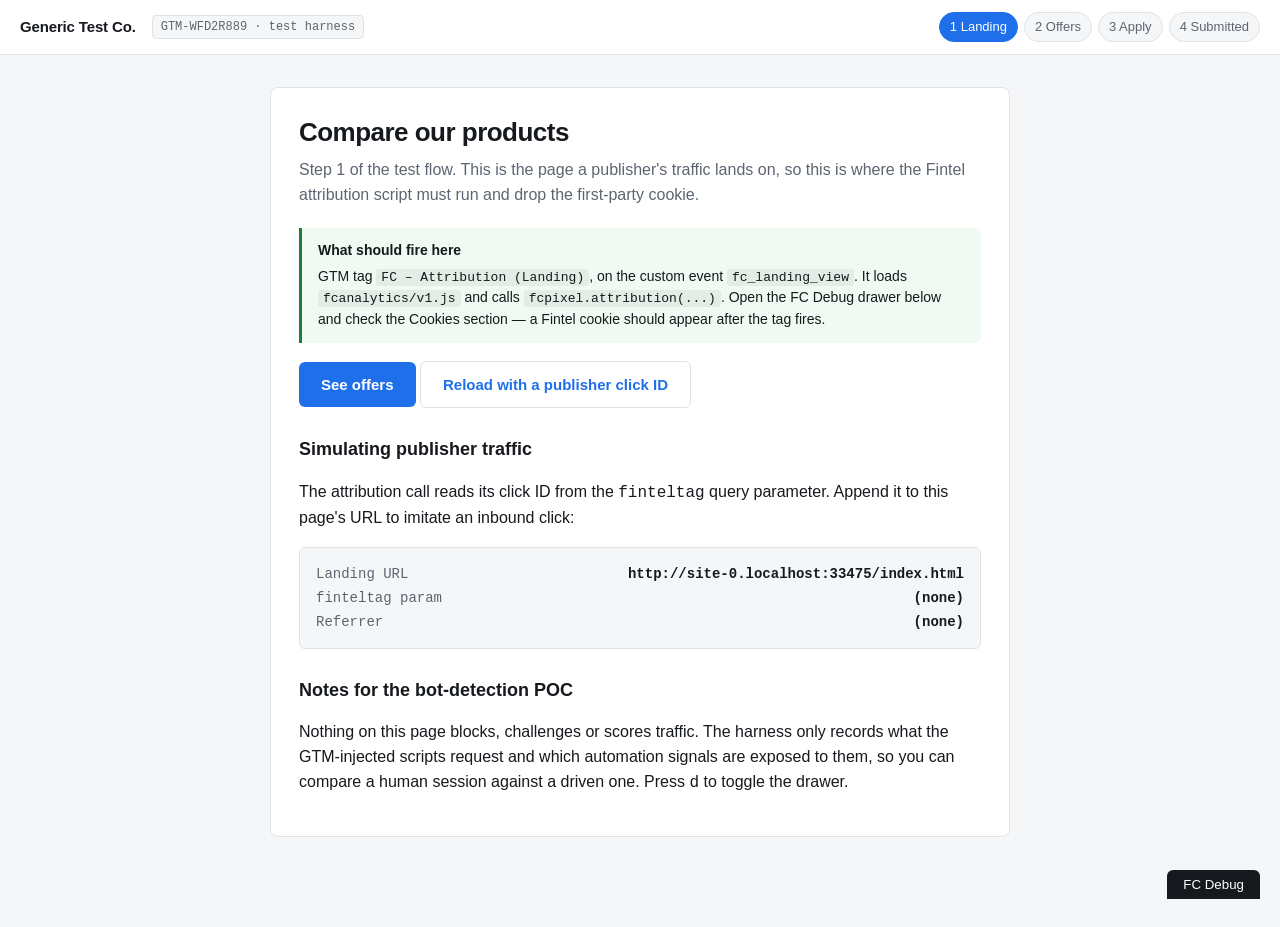
==== index.html @ dee3b851 "Add FC GTM test harness for bot-detection POC Four-page dummy funnel for testing the Fintel Connect " ====
<!DOCTYPE html>
<html lang="en">
<head>
<meta charset="utf-8">
<meta name="viewport" content="width=device-width, initial-scale=1">
<title>Step 1 — Landing | FC GTM Test Harness</title>
<link rel="stylesheet" href="assets/styles.css">

<!-- Test harness. Loads first so it can observe everything GTM does after it. -->
<script src="assets/fc-test-harness.js"></script>

<!-- Page context for GTM. Pushed BEFORE the container snippet so the values are
     already in the dataLayer when GTM initialises and reads its variables. -->
<script>
  window.dataLayer.push({
    page_type: 'landing',
    fc_merchant: 'testmerchantFC'
  });
  FCTest.push('fc_landing_view', {
    landing_url: location.href,
    fc_click_id: new URLSearchParams(location.search).get('finteltag') || null
  });
</script>

<!-- Google Tag Manager -->
<script>(function(w,d,s,l,i){w[l]=w[l]||[];w[l].push({'gtm.start':
new Date().getTime(),event:'gtm.js'});var f=d.getElementsByTagName(s)[0],
j=d.createElement(s),dl=l!='dataLayer'?'&l='+l:'';j.async=true;j.src=
'https://www.googletagmanager.com/gtm.js?id='+i+dl;f.parentNode.insertBefore(j,f);
})(window,document,'script','dataLayer','GTM-WFD2R889');</script>
<!-- End Google Tag Manager -->
</head>
<body>
<noscript><iframe src="https://www.googletagmanager.com/ns.html?id=GTM-WFD2R889"
height="0" width="0" style="display:none;visibility:hidden"></iframe></noscript>

<header class="topbar">
  <strong>Generic Test Co.</strong>
  <span class="env">GTM-WFD2R889 &middot; test harness</span>
  <nav class="steps">
    <span class="now">1 Landing</span>
    <span>2 Offers</span>
    <span>3 Apply</span>
    <span>4 Submitted</span>
  </nav>
</header>

<main class="wrap">
  <div class="card">
    <h1>Compare our products</h1>
    <p class="lede">
      Step 1 of the test flow. This is the page a publisher's traffic lands on, so
      this is where the Fintel attribution script must run and drop the first-party
      cookie.
    </p>

    <div class="note tag">
      <strong>What should fire here</strong>
      GTM tag <code>FC – Attribution (Landing)</code>, on the custom event
      <code>fc_landing_view</code>. It loads <code>fcanalytics/v1.js</code> and calls
      <code>fcpixel.attribution(...)</code>. Open the FC Debug drawer below and check
      the Cookies section — a Fintel cookie should appear after the tag fires.
    </div>

    <p>
      <a class="btn" href="offers.html">See offers</a>
      <a class="btn btn-ghost" href="?finteltag=testpub123">Reload with a publisher click ID</a>
    </p>

    <h2>Simulating publisher traffic</h2>
    <p>
      The attribution call reads its click ID from the <code>finteltag</code> query
      parameter. Append it to this page's URL to imitate an inbound click:
    </p>
    <div class="receipt">
      <div><span>Landing URL</span><b id="cur-url">—</b></div>
      <div><span>finteltag param</span><b id="cur-tag">—</b></div>
      <div><span>Referrer</span><b id="cur-ref">—</b></div>
    </div>

    <h2>Notes for the bot-detection POC</h2>
    <p>
      Nothing on this page blocks, challenges or scores traffic. The harness only
      records what the GTM-injected scripts request and which automation signals are
      exposed to them, so you can compare a human session against a driven one.
      Press <code>d</code> to toggle the drawer.
    </p>
  </div>
</main>

<script>
  document.getElementById('cur-url').textContent = location.href;
  document.getElementById('cur-tag').textContent =
    new URLSearchParams(location.search).get('finteltag') || '(none)';
  document.getElementById('cur-ref').textContent = document.referrer || '(none)';
</script>
<script src="assets/debug-panel.js"></script>
</body>
</html>
---- assets/styles.css ----
/* FC GTM Test Harness — deliberately plain. The pages are scaffolding for
   tag testing, not a design exercise. */

:root {
  --bg: #f5f6f8;
  --card: #ffffff;
  --ink: #16191d;
  --muted: #5c6570;
  --line: #dfe3e8;
  --accent: #1f6feb;
  --accent-ink: #ffffff;
  --ok: #1a7f37;
  --warn: #9a6700;
  --flag: #b42318;
  --mono: ui-monospace, SFMono-Regular, Menlo, Consolas, monospace;
}

* { box-sizing: border-box; }

body {
  margin: 0;
  font: 16px/1.55 -apple-system, BlinkMacSystemFont, "Segoe UI", Roboto, Helvetica, Arial, sans-serif;
  background: var(--bg);
  color: var(--ink);
  padding-bottom: 60px;
}

a { color: var(--accent); }

/* --- chrome --------------------------------------------------------------- */

.topbar {
  background: var(--card);
  border-bottom: 1px solid var(--line);
  padding: 12px 20px;
  display: flex;
  align-items: center;
  gap: 16px;
  flex-wrap: wrap;
}
.topbar strong { font-size: 15px; letter-spacing: -0.01em; }
.topbar .env {
  font: 12px/1 var(--mono);
  color: var(--muted);
  background: var(--bg);
  border: 1px solid var(--line);
  border-radius: 4px;
  padding: 5px 8px;
}

.steps { margin-left: auto; display: flex; gap: 6px; font-size: 13px; }
.steps span, .steps a {
  padding: 4px 10px;
  border-radius: 20px;
  border: 1px solid var(--line);
  background: var(--bg);
  color: var(--muted);
  text-decoration: none;
}
.steps .now { background: var(--accent); border-color: var(--accent); color: var(--accent-ink); }

.wrap { max-width: 780px; margin: 32px auto; padding: 0 20px; }

.card {
  background: var(--card);
  border: 1px solid var(--line);
  border-radius: 8px;
  padding: 24px 28px;
  margin-bottom: 20px;
}

h1 { font-size: 26px; margin: 0 0 6px; letter-spacing: -0.02em; }
h2 { font-size: 18px; margin: 28px 0 10px; }
.lede { color: var(--muted); margin: 0 0 20px; }

/* --- callouts ------------------------------------------------------------- */

.note {
  border-left: 3px solid var(--accent);
  background: #f0f6ff;
  padding: 12px 16px;
  margin: 18px 0;
  font-size: 14px;
  border-radius: 0 6px 6px 0;
}
.note.tag { border-left-color: var(--ok); background: #f0f9f2; }
.note code { font: 13px var(--mono); background: rgba(0,0,0,.05); padding: 1px 5px; border-radius: 3px; }
.note strong { display: block; margin-bottom: 4px; }

/* --- forms ---------------------------------------------------------------- */

.field { margin-bottom: 16px; }
label { display: block; font-size: 13px; font-weight: 600; margin-bottom: 5px; }
input, select {
  width: 100%;
  padding: 9px 11px;
  border: 1px solid var(--line);
  border-radius: 6px;
  font-size: 15px;
  font-family: inherit;
  background: #fff;
  color: var(--ink);
}
input:focus, select:focus { outline: 2px solid var(--accent); outline-offset: -1px; border-color: var(--accent); }
.row { display: flex; gap: 14px; }
.row .field { flex: 1; }

.btn {
  display: inline-block;
  background: var(--accent);
  color: var(--accent-ink);
  border: 0;
  border-radius: 6px;
  padding: 11px 22px;
  font-size: 15px;
  font-weight: 600;
  font-family: inherit;
  cursor: pointer;
  text-decoration: none;
}
.btn:hover { filter: brightness(1.08); }
.btn-ghost { background: transparent; color: var(--accent); border: 1px solid var(--line); }

/* --- offers --------------------------------------------------------------- */

.offer {
  border: 1px solid var(--line);
  border-radius: 8px;
  padding: 18px 20px;
  margin-bottom: 14px;
  display: flex;
  align-items: center;
  gap: 20px;
  background: var(--card);
}
.offer div { flex: 1; }
.offer h3 { margin: 0 0 3px; font-size: 16px; }
.offer p { margin: 0; color: var(--muted); font-size: 14px; }

.receipt {
  font: 14px var(--mono);
  background: var(--bg);
  border: 1px solid var(--line);
  border-radius: 6px;
  padding: 14px 16px;
}
.receipt div { display: flex; justify-content: space-between; padding: 4px 0; gap: 20px; }
.receipt span:first-child { color: var(--muted); }
.receipt b { word-break: break-all; text-align: right; }

/* --- debug drawer --------------------------------------------------------- */

.fcd { position: fixed; left: 0; right: 0; bottom: 0; z-index: 9999; font-size: 13px; }
.fcd-tab {
  position: absolute; right: 20px; top: -30px;
  background: #16191d; color: #fff; border: 0;
  border-radius: 6px 6px 0 0; padding: 7px 16px;
  font: 600 12px/1 inherit; cursor: pointer;
}
.fcd-body { display: none; background: #16191d; color: #d7dde4; max-height: 62vh; overflow-y: auto; padding: 16px 20px 20px; }
.fcd-open .fcd-body { display: block; }

.fcd-sec { margin-bottom: 20px; }
.fcd-sec h3 {
  margin: 0 0 8px; font-size: 12px; text-transform: uppercase;
  letter-spacing: .06em; color: #8b97a5; font-weight: 700;
}
.fcd-kv, .fcd-net { width: 100%; border-collapse: collapse; font: 12px var(--mono); }
.fcd-kv th, .fcd-kv td, .fcd-net td {
  text-align: left; padding: 4px 10px 4px 0;
  vertical-align: top; border-bottom: 1px solid #262b31; font-weight: 400;
}
.fcd-kv th { color: #8b97a5; width: 200px; white-space: nowrap; }
.fcd-kv td { word-break: break-all; }
.fcd-flag td, .fcd-flag th { color: #ff9c8a; }
.fcd-hit td, .fcd-hit th { color: #7ee2a8; }
.fcd-net .fcd-mono { color: #6f7b88; white-space: nowrap; }
.fcd-net .fcd-method { color: #ffd479; white-space: nowrap; padding-right: 12px; }
.fcd-net .fcd-page { color: #8b97a5; white-space: nowrap; padding-right: 12px; }
.fcd-net .fcd-url { word-break: break-all; color: #9fd0ff; }
.fcd-empty { color: #8b97a5; margin: 0; font-size: 12px; }
.fcd-pre {
  margin: 0; font: 12px var(--mono); background: #0e1013;
  border-radius: 6px; padding: 12px; overflow-x: auto; max-height: 220px; color: #b7c4d1;
}
.fcd-actions { display: flex; gap: 10px; flex-wrap: wrap; border-top: 1px solid #262b31; padding-top: 14px; }
.fcd-btn {
  background: #262b31; color: #d7dde4; border: 1px solid #363d45;
  border-radius: 5px; padding: 7px 14px; font: 600 12px/1 inherit; cursor: pointer;
}
.fcd-btn:hover { background: #313841; }
.fcd-btn-danger { color: #ff9c8a; border-color: #4a2c28; }

@media (max-width: 620px) {
  .row { flex-direction: column; gap: 0; }
  .steps { width: 100%; margin: 4px 0 0; }
  .fcd-kv th { width: auto; }
}

@media (prefers-color-scheme: dark) {
  :root {
    --bg: #0f1114; --card: #16191d; --ink: #e6eaef; --muted: #8b97a5;
    --line: #262b31; --accent: #58a6ff; --accent-ink: #0b0d10;
  }
  input, select { background: #0f1114; }
  .note { background: #12202f; }
  .note.tag { background: #10241a; }
}
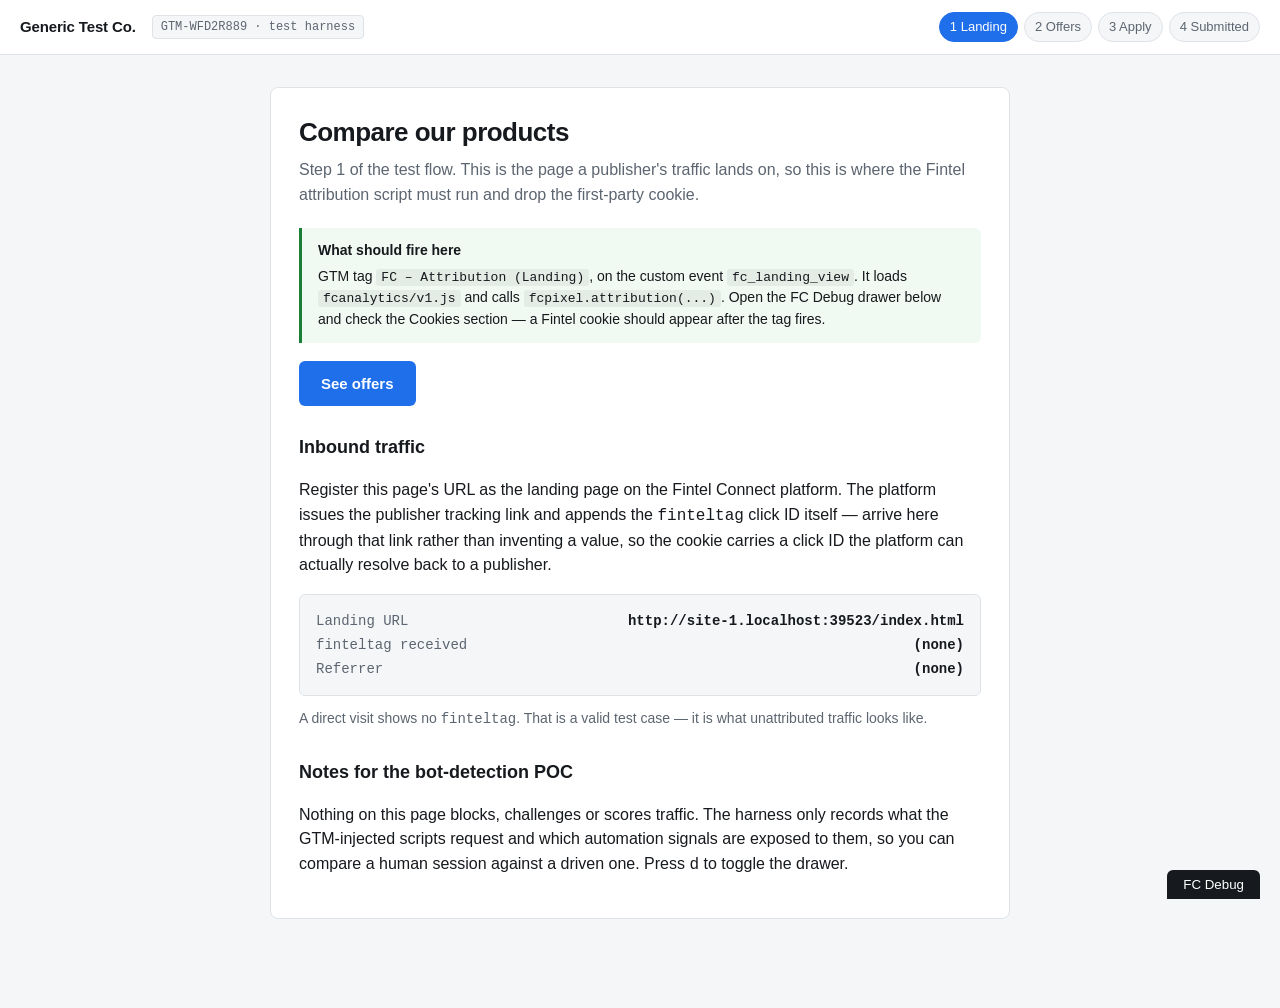
==== commit 1123f324: "Use platform-issued click IDs; add reviewer guide and read-only access steps The Fintel Connect plat" ====
--- a/index.html
+++ b/index.html
@@ -64,19 +64,25 @@
 
     <p>
       <a class="btn" href="offers.html">See offers</a>
-      <a class="btn btn-ghost" href="?finteltag=testpub123">Reload with a publisher click ID</a>
     </p>
 
-    <h2>Simulating publisher traffic</h2>
+    <h2>Inbound traffic</h2>
     <p>
-      The attribution call reads its click ID from the <code>finteltag</code> query
-      parameter. Append it to this page's URL to imitate an inbound click:
+      Register this page's URL as the landing page on the Fintel Connect platform. The
+      platform issues the publisher tracking link and appends the
+      <code>finteltag</code> click ID itself — arrive here through that link rather than
+      inventing a value, so the cookie carries a click ID the platform can actually
+      resolve back to a publisher.
     </p>
     <div class="receipt">
       <div><span>Landing URL</span><b id="cur-url">—</b></div>
-      <div><span>finteltag param</span><b id="cur-tag">—</b></div>
+      <div><span>finteltag received</span><b id="cur-tag">—</b></div>
       <div><span>Referrer</span><b id="cur-ref">—</b></div>
     </div>
+    <p style="margin-top:12px; font-size:14px; color:var(--muted)">
+      A direct visit shows no <code>finteltag</code>. That is a valid test case — it is
+      what unattributed traffic looks like.
+    </p>
 
     <h2>Notes for the bot-detection POC</h2>
     <p>
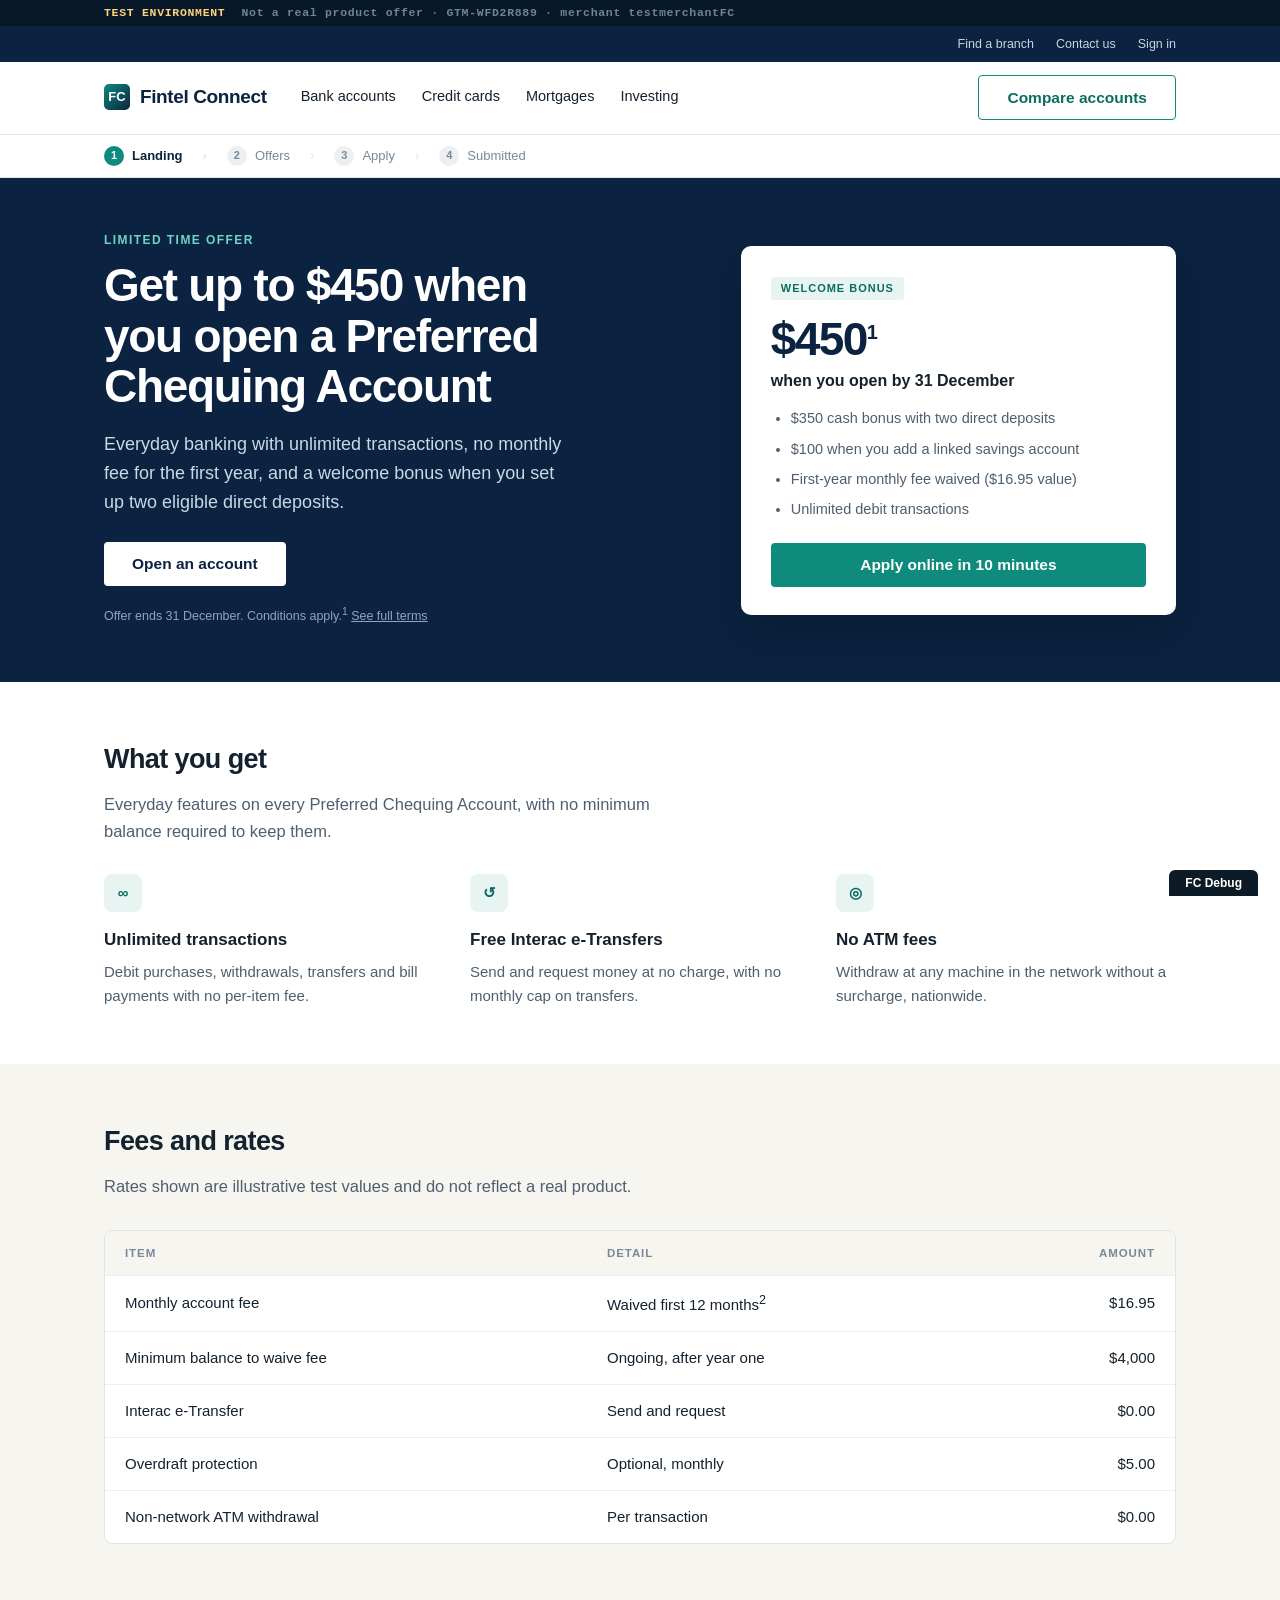
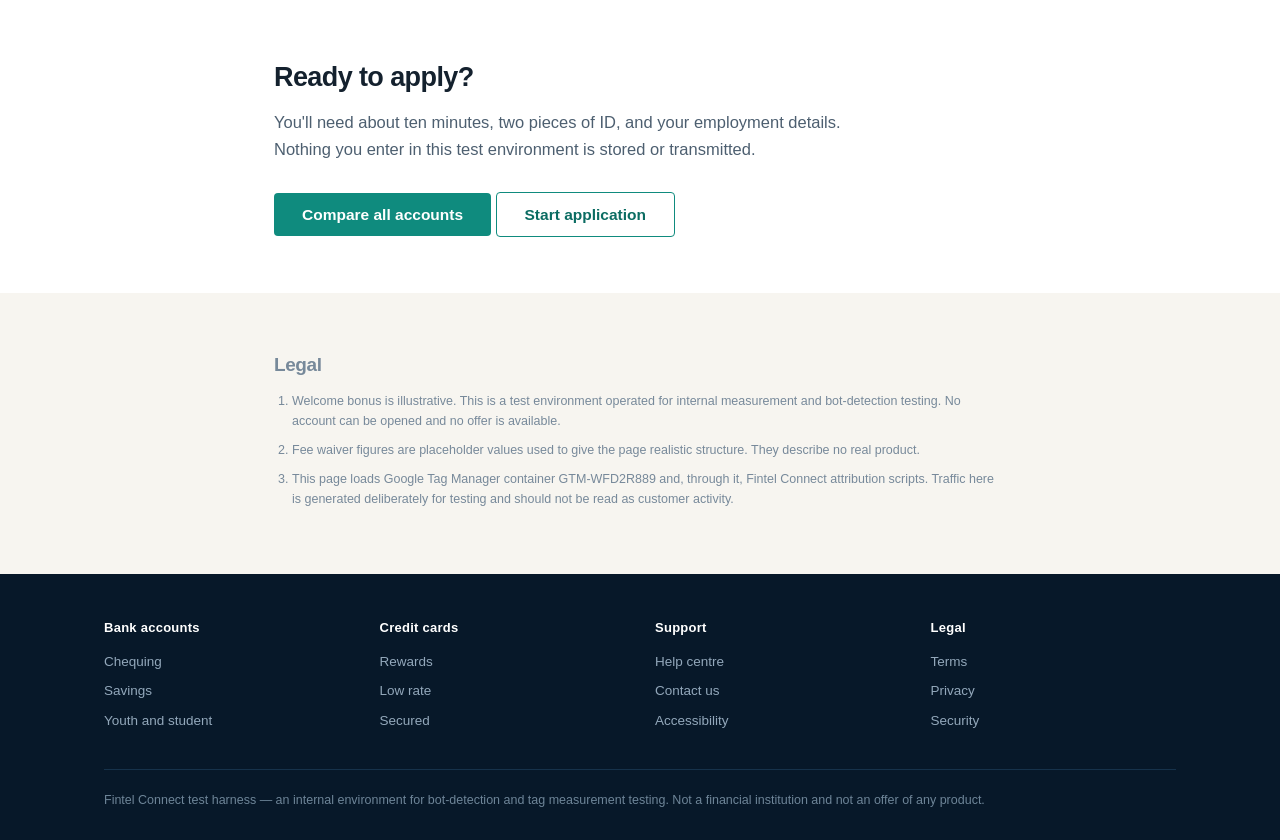
==== commit 8d3920d8: "Serve from testmerchant.fintelconnect.com and rebuild the funnel as a real site The attribution cook" ====
--- a/index.html
+++ b/index.html
@@ -3,7 +3,8 @@
 <head>
 <meta charset="utf-8">
 <meta name="viewport" content="width=device-width, initial-scale=1">
-<title>Step 1 — Landing | FC GTM Test Harness</title>
+<meta name="robots" content="noindex, nofollow">
+<title>Preferred Chequing Account | Fintel Connect</title>
 <link rel="stylesheet" href="assets/styles.css">
 
 <!-- Test harness. Loads first so it can observe everything GTM does after it. -->
@@ -34,72 +35,204 @@
 <noscript><iframe src="https://www.googletagmanager.com/ns.html?id=GTM-WFD2R889"
 height="0" width="0" style="display:none;visibility:hidden"></iframe></noscript>
 
-<header class="topbar">
-  <strong>Generic Test Co.</strong>
-  <span class="env">GTM-WFD2R889 &middot; test harness</span>
-  <nav class="steps">
-    <span class="now">1 Landing</span>
-    <span>2 Offers</span>
-    <span>3 Apply</span>
-    <span>4 Submitted</span>
-  </nav>
+<div class="envbar">
+  <div class="container">
+    <b>TEST ENVIRONMENT</b>
+    <span>Not a real product offer · GTM-WFD2R889 · merchant testmerchantFC</span>
+  </div>
+</div>
+
+<div class="utility">
+  <div class="container">
+    <a href="#">Find a branch</a>
+    <a href="#">Contact us</a>
+    <a href="#">Sign in</a>
+  </div>
+</div>
+
+<header class="masthead">
+  <div class="container">
+    <a class="wordmark" href="index.html">
+      <span class="mark">FC</span> Fintel&nbsp;Connect
+    </a>
+    <nav class="mainnav">
+      <a href="offers.html">Bank accounts</a>
+      <a href="offers.html">Credit cards</a>
+      <a href="#">Mortgages</a>
+      <a href="#">Investing</a>
+    </nav>
+    <span class="spacer"></span>
+    <a class="btn btn-ghost" href="offers.html">Compare accounts</a>
+  </div>
 </header>
 
-<main class="wrap">
-  <div class="card">
-    <h1>Compare our products</h1>
-    <p class="lede">
-      Step 1 of the test flow. This is the page a publisher's traffic lands on, so
-      this is where the Fintel attribution script must run and drop the first-party
-      cookie.
+<nav class="rail">
+  <div class="container">
+    <ol>
+      <li class="on"><span class="n">1</span> Landing</li>
+      <li><span class="n">2</span> Offers</li>
+      <li><span class="n">3</span> Apply</li>
+      <li><span class="n">4</span> Submitted</li>
+    </ol>
+  </div>
+</nav>
+
+<section class="hero">
+  <div class="container">
+    <div>
+      <p class="eyebrow">Limited time offer</p>
+      <h1>Get up to $450 when you open a Preferred Chequing Account</h1>
+      <p class="lede">
+        Everyday banking with unlimited transactions, no monthly fee for the first
+        year, and a welcome bonus when you set up two eligible direct deposits.
+      </p>
+      <a class="btn btn-light" href="apply.html?pid=Rewards">Open an account</a>
+      <p class="fine">
+        Offer ends 31 December. Conditions apply.<sup>1</sup>
+        <a href="#legal">See full terms</a>
+      </p>
+    </div>
+
+    <aside class="offercard">
+      <span class="tag">Welcome bonus</span>
+      <p class="amount">$450<sup>1</sup></p>
+      <h2>when you open by 31 December</h2>
+      <ul>
+        <li>$350 cash bonus with two direct deposits</li>
+        <li>$100 when you add a linked savings account</li>
+        <li>First-year monthly fee waived ($16.95 value)</li>
+        <li>Unlimited debit transactions</li>
+      </ul>
+      <a class="btn btn-block" href="apply.html?pid=Rewards">Apply online in 10 minutes</a>
+    </aside>
+  </div>
+</section>
+
+<section class="band plain">
+  <div class="container">
+    <h2 class="sec">What you get</h2>
+    <p class="sub">
+      Everyday features on every Preferred Chequing Account, with no minimum balance
+      required to keep them.
     </p>
-
-    <div class="note tag">
-      <strong>What should fire here</strong>
-      GTM tag <code>FC – Attribution (Landing)</code>, on the custom event
-      <code>fc_landing_view</code>. It loads <code>fcanalytics/v1.js</code> and calls
-      <code>fcpixel.attribution(...)</code>. Open the FC Debug drawer below and check
-      the Cookies section — a Fintel cookie should appear after the tag fires.
-    </div>
-
-    <p>
-      <a class="btn" href="offers.html">See offers</a>
+    <div class="grid3">
+      <div class="feature">
+        <div class="ico">∞</div>
+        <h3>Unlimited transactions</h3>
+        <p>Debit purchases, withdrawals, transfers and bill payments with no per-item fee.</p>
+      </div>
+      <div class="feature">
+        <div class="ico">↺</div>
+        <h3>Free Interac e-Transfers</h3>
+        <p>Send and request money at no charge, with no monthly cap on transfers.</p>
+      </div>
+      <div class="feature">
+        <div class="ico">◎</div>
+        <h3>No ATM fees</h3>
+        <p>Withdraw at any machine in the network without a surcharge, nationwide.</p>
+      </div>
+    </div>
+  </div>
+</section>
+
+<section class="band alt">
+  <div class="container">
+    <h2 class="sec">Fees and rates</h2>
+    <p class="sub">Rates shown are illustrative test values and do not reflect a real product.</p>
+    <div class="tablewrap">
+      <table class="rates">
+        <thead>
+          <tr><th scope="col">Item</th><th scope="col">Detail</th><th scope="col">Amount</th></tr>
+        </thead>
+        <tbody>
+          <tr><td>Monthly account fee</td><td>Waived first 12 months<sup>2</sup></td><td>$16.95</td></tr>
+          <tr><td>Minimum balance to waive fee</td><td>Ongoing, after year one</td><td>$4,000</td></tr>
+          <tr><td>Interac e-Transfer</td><td>Send and request</td><td>$0.00</td></tr>
+          <tr><td>Overdraft protection</td><td>Optional, monthly</td><td>$5.00</td></tr>
+          <tr><td>Non-network ATM withdrawal</td><td>Per transaction</td><td>$0.00</td></tr>
+        </tbody>
+      </table>
+    </div>
+  </div>
+</section>
+
+<section class="band plain">
+  <div class="container narrow">
+    <h2 class="sec">Ready to apply?</h2>
+    <p class="sub">
+      You'll need about ten minutes, two pieces of ID, and your employment details.
+      Nothing you enter in this test environment is stored or transmitted.
     </p>
-
-    <h2>Inbound traffic</h2>
-    <p>
-      Register this page's URL as the landing page on the Fintel Connect platform. The
-      platform issues the publisher tracking link and appends the
-      <code>finteltag</code> click ID itself — arrive here through that link rather than
-      inventing a value, so the cookie carries a click ID the platform can actually
-      resolve back to a publisher.
-    </p>
-    <div class="receipt">
-      <div><span>Landing URL</span><b id="cur-url">—</b></div>
-      <div><span>finteltag received</span><b id="cur-tag">—</b></div>
-      <div><span>Referrer</span><b id="cur-ref">—</b></div>
-    </div>
-    <p style="margin-top:12px; font-size:14px; color:var(--muted)">
-      A direct visit shows no <code>finteltag</code>. That is a valid test case — it is
-      what unattributed traffic looks like.
-    </p>
-
-    <h2>Notes for the bot-detection POC</h2>
-    <p>
-      Nothing on this page blocks, challenges or scores traffic. The harness only
-      records what the GTM-injected scripts request and which automation signals are
-      exposed to them, so you can compare a human session against a driven one.
-      Press <code>d</code> to toggle the drawer.
-    </p>
-  </div>
-</main>
-
-<script>
-  document.getElementById('cur-url').textContent = location.href;
-  document.getElementById('cur-tag').textContent =
-    new URLSearchParams(location.search).get('finteltag') || '(none)';
-  document.getElementById('cur-ref').textContent = document.referrer || '(none)';
-</script>
+    <a class="btn" href="offers.html">Compare all accounts</a>
+    <a class="btn btn-ghost" href="apply.html?pid=Rewards">Start application</a>
+  </div>
+</section>
+
+<section class="band alt" id="legal">
+  <div class="container narrow legal">
+    <h2 class="sec" style="font-size:19px">Legal</h2>
+    <ol>
+      <li>
+        Welcome bonus is illustrative. This is a test environment operated for internal
+        measurement and bot-detection testing. No account can be opened and no offer is
+        available.
+      </li>
+      <li>
+        Fee waiver figures are placeholder values used to give the page realistic
+        structure. They describe no real product.
+      </li>
+      <li>
+        This page loads Google Tag Manager container GTM-WFD2R889 and, through it,
+        Fintel Connect attribution scripts. Traffic here is generated deliberately for
+        testing and should not be read as customer activity.
+      </li>
+    </ol>
+  </div>
+</section>
+
+<footer class="site">
+  <div class="container">
+    <div class="cols">
+      <div>
+        <h4>Bank accounts</h4>
+        <ul>
+          <li><a href="offers.html">Chequing</a></li>
+          <li><a href="offers.html">Savings</a></li>
+          <li><a href="offers.html">Youth and student</a></li>
+        </ul>
+      </div>
+      <div>
+        <h4>Credit cards</h4>
+        <ul>
+          <li><a href="offers.html">Rewards</a></li>
+          <li><a href="offers.html">Low rate</a></li>
+          <li><a href="offers.html">Secured</a></li>
+        </ul>
+      </div>
+      <div>
+        <h4>Support</h4>
+        <ul>
+          <li><a href="#">Help centre</a></li>
+          <li><a href="#">Contact us</a></li>
+          <li><a href="#">Accessibility</a></li>
+        </ul>
+      </div>
+      <div>
+        <h4>Legal</h4>
+        <ul>
+          <li><a href="#legal">Terms</a></li>
+          <li><a href="#">Privacy</a></li>
+          <li><a href="#">Security</a></li>
+        </ul>
+      </div>
+    </div>
+    <div class="base">
+      Fintel Connect test harness — an internal environment for bot-detection and tag
+      measurement testing. Not a financial institution and not an offer of any product.
+    </div>
+  </div>
+</footer>
+
 <script src="assets/debug-panel.js"></script>
 </body>
 </html>
--- a/assets/styles.css
+++ b/assets/styles.css
@@ -1,208 +1,359 @@
-/* FC GTM Test Harness — deliberately plain. The pages are scaffolding for
-   tag testing, not a design exercise. */
+/* ---------------------------------------------------------------------------
+   FC GTM Test Harness — presentation layer.
+
+   Styled as a realistic financial-product marketing site so the pages present a
+   normal commercial surface to the tracking scripts and to anything profiling
+   the session. Brand treatment is a stand-in: swap the palette and wordmark for
+   real Fintel Connect assets if this is ever shown outside the team.
+
+   Nothing here affects tracking. The Fintel scripts are delivered by GTM.
+   --------------------------------------------------------------------------- */
 
 :root {
-  --bg: #f5f6f8;
-  --card: #ffffff;
-  --ink: #16191d;
-  --muted: #5c6570;
-  --line: #dfe3e8;
-  --accent: #1f6feb;
-  --accent-ink: #ffffff;
-  --ok: #1a7f37;
-  --warn: #9a6700;
-  --flag: #b42318;
+  --navy:        #0b2340;
+  --navy-deep:   #071829;
+  --navy-soft:   #1c3c5e;
+  --teal:        #0f8b7e;
+  --teal-dark:   #0b6c62;
+  --teal-wash:   #e8f4f2;
+  --sand:        #f7f5f0;
+  --paper:       #ffffff;
+  --page:        #fbfbfa;
+  --ink:         #14212e;
+  --ink-soft:    #4d5f70;
+  --ink-faint:   #77899a;
+  --line:        #dfe4e9;
+  --line-soft:   #edf0f3;
+  --gold:        #b8860b;
+  --danger:      #b42318;
+
   --mono: ui-monospace, SFMono-Regular, Menlo, Consolas, monospace;
+  --sans: -apple-system, BlinkMacSystemFont, "Segoe UI", Roboto, "Helvetica Neue", Arial, sans-serif;
 }
 
 * { box-sizing: border-box; }
 
 body {
   margin: 0;
-  font: 16px/1.55 -apple-system, BlinkMacSystemFont, "Segoe UI", Roboto, Helvetica, Arial, sans-serif;
-  background: var(--bg);
+  font-family: var(--sans);
+  font-size: 16px;
+  line-height: 1.6;
   color: var(--ink);
-  padding-bottom: 60px;
-}
-
-a { color: var(--accent); }
-
-/* --- chrome --------------------------------------------------------------- */
-
-.topbar {
-  background: var(--card);
-  border-bottom: 1px solid var(--line);
-  padding: 12px 20px;
-  display: flex;
-  align-items: center;
-  gap: 16px;
-  flex-wrap: wrap;
-}
-.topbar strong { font-size: 15px; letter-spacing: -0.01em; }
-.topbar .env {
-  font: 12px/1 var(--mono);
-  color: var(--muted);
-  background: var(--bg);
-  border: 1px solid var(--line);
-  border-radius: 4px;
-  padding: 5px 8px;
-}
-
-.steps { margin-left: auto; display: flex; gap: 6px; font-size: 13px; }
-.steps span, .steps a {
-  padding: 4px 10px;
-  border-radius: 20px;
-  border: 1px solid var(--line);
-  background: var(--bg);
-  color: var(--muted);
-  text-decoration: none;
-}
-.steps .now { background: var(--accent); border-color: var(--accent); color: var(--accent-ink); }
-
-.wrap { max-width: 780px; margin: 32px auto; padding: 0 20px; }
-
-.card {
-  background: var(--card);
-  border: 1px solid var(--line);
-  border-radius: 8px;
-  padding: 24px 28px;
-  margin-bottom: 20px;
-}
-
-h1 { font-size: 26px; margin: 0 0 6px; letter-spacing: -0.02em; }
-h2 { font-size: 18px; margin: 28px 0 10px; }
-.lede { color: var(--muted); margin: 0 0 20px; }
-
-/* --- callouts ------------------------------------------------------------- */
+  background: var(--page);
+  -webkit-font-smoothing: antialiased;
+}
+
+img { max-width: 100%; }
+a { color: var(--teal-dark); }
+
+.container { max-width: 1120px; margin: 0 auto; padding: 0 24px; }
+.narrow { max-width: 780px; }
+
+/* --- environment ribbon ---------------------------------------------------- */
+
+.envbar {
+  background: var(--navy-deep);
+  color: #9fb4c7;
+  font: 600 11.5px/1 var(--mono);
+  letter-spacing: .06em;
+  padding: 7px 0;
+}
+.envbar .container { display: flex; gap: 16px; flex-wrap: wrap; align-items: center; }
+.envbar b { color: #ffd479; font-weight: 700; }
+.envbar span { color: #6f8497; }
+
+/* --- masthead -------------------------------------------------------------- */
+
+.utility {
+  background: var(--navy);
+  color: #c6d5e2;
+  font-size: 12.5px;
+  padding: 8px 0;
+}
+.utility .container { display: flex; justify-content: flex-end; gap: 22px; }
+.utility a { color: #c6d5e2; text-decoration: none; }
+.utility a:hover { text-decoration: underline; }
+
+.masthead { background: var(--paper); border-bottom: 1px solid var(--line); }
+.masthead .container {
+  display: flex; align-items: center; gap: 34px; min-height: 72px; flex-wrap: wrap;
+}
+
+.wordmark {
+  display: flex; align-items: center; gap: 10px;
+  font-size: 19px; font-weight: 700; letter-spacing: -.02em;
+  color: var(--navy); text-decoration: none; white-space: nowrap;
+}
+.wordmark .mark {
+  width: 26px; height: 26px; border-radius: 5px;
+  background: linear-gradient(135deg, var(--teal) 0%, var(--navy) 100%);
+  display: grid; place-items: center;
+  color: #fff; font-size: 13px; font-weight: 800; letter-spacing: 0;
+}
+.wordmark em { font-style: normal; font-weight: 400; color: var(--ink-soft); }
+
+.mainnav { display: flex; gap: 26px; font-size: 14.5px; }
+.mainnav a { color: var(--ink); text-decoration: none; padding: 6px 0; border-bottom: 2px solid transparent; }
+.mainnav a:hover, .mainnav a[aria-current] { border-bottom-color: var(--teal); }
+.masthead .spacer { margin-left: auto; }
+
+/* --- progress rail --------------------------------------------------------- */
+
+.rail { background: var(--paper); border-bottom: 1px solid var(--line); }
+.rail ol {
+  display: flex; gap: 0; list-style: none; margin: 0; padding: 0;
+  font-size: 13px; overflow-x: auto;
+}
+.rail li {
+  display: flex; align-items: center; gap: 8px;
+  padding: 11px 20px 11px 0; color: var(--ink-faint); white-space: nowrap;
+}
+.rail li::after { content: "›"; margin-left: 12px; color: var(--line); }
+.rail li:last-child::after { content: ""; }
+.rail .n {
+  width: 20px; height: 20px; border-radius: 50%;
+  background: var(--line-soft); color: var(--ink-faint);
+  display: grid; place-items: center; font: 600 11px/1 var(--sans);
+}
+.rail .on { color: var(--navy); font-weight: 600; }
+.rail .on .n { background: var(--teal); color: #fff; }
+.rail .done .n { background: var(--teal-wash); color: var(--teal-dark); }
+.rail a { color: inherit; text-decoration: none; display: flex; align-items: center; gap: 8px; }
+
+/* --- breadcrumb ------------------------------------------------------------ */
+
+.crumb { font-size: 13px; color: var(--ink-faint); padding: 16px 0 0; }
+.crumb a { color: var(--ink-faint); }
+
+/* --- hero ------------------------------------------------------------------ */
+
+.hero { background: var(--navy); color: #fff; padding: 0; overflow: hidden; }
+.hero .container {
+  display: grid; grid-template-columns: 1.15fr .85fr; gap: 48px;
+  align-items: center; padding-top: 56px; padding-bottom: 56px;
+}
+.hero .eyebrow {
+  font: 700 12px/1 var(--sans); letter-spacing: .12em; text-transform: uppercase;
+  color: #6fd3c5; margin: 0 0 14px;
+}
+.hero h1 {
+  font-size: clamp(30px, 4.4vw, 46px); line-height: 1.1; letter-spacing: -.028em;
+  margin: 0 0 18px; font-weight: 700; text-wrap: balance;
+}
+.hero p.lede { font-size: 18px; color: #c9d8e5; margin: 0 0 26px; max-width: 46ch; }
+.hero .fine { font-size: 12.5px; color: #8ea6bb; margin: 18px 0 0; }
+.hero .fine a { color: #8ea6bb; }
+
+.offercard {
+  background: var(--paper); color: var(--ink);
+  border-radius: 10px; padding: 28px 30px;
+  box-shadow: 0 18px 44px rgba(4, 18, 33, .32);
+}
+.offercard .tag {
+  display: inline-block; background: var(--teal-wash); color: var(--teal-dark);
+  font: 700 11px/1 var(--sans); letter-spacing: .09em; text-transform: uppercase;
+  padding: 6px 10px; border-radius: 3px; margin-bottom: 16px;
+}
+.offercard .amount {
+  font-size: 46px; font-weight: 700; letter-spacing: -.035em;
+  line-height: 1; color: var(--navy); margin: 0 0 6px;
+  font-variant-numeric: tabular-nums;
+}
+.offercard .amount sup { font-size: 20px; top: -1.1em; }
+.offercard h2 { font-size: 16px; margin: 0 0 14px; font-weight: 600; }
+.offercard ul { margin: 0 0 22px; padding-left: 20px; font-size: 14.5px; color: var(--ink-soft); }
+.offercard li { margin-bottom: 7px; }
+
+/* --- buttons --------------------------------------------------------------- */
+
+.btn {
+  display: inline-block; border: 0; border-radius: 4px; cursor: pointer;
+  background: var(--teal); color: #fff;
+  font: 600 15.5px/1 var(--sans); font-family: inherit;
+  padding: 14px 28px; text-decoration: none; text-align: center;
+}
+.btn:hover { background: var(--teal-dark); }
+.btn-block { display: block; width: 100%; }
+.btn-ghost { background: transparent; color: var(--teal-dark); border: 1.5px solid var(--teal); }
+.btn-ghost:hover { background: var(--teal-wash); }
+.btn-light { background: #fff; color: var(--navy); }
+.btn-light:hover { background: #e9eef3; }
+:focus-visible { outline: 3px solid var(--teal); outline-offset: 2px; }
+
+/* --- sections -------------------------------------------------------------- */
+
+section.band { padding: 56px 0; }
+section.band.alt { background: var(--sand); }
+section.band.plain { background: var(--paper); }
+
+h2.sec { font-size: 27px; letter-spacing: -.022em; margin: 0 0 10px; text-wrap: balance; }
+p.sub { font-size: 16.5px; color: var(--ink-soft); margin: 0 0 30px; max-width: 62ch; }
+
+.grid3 { display: grid; grid-template-columns: repeat(3, 1fr); gap: 26px; }
+.feature h3 { font-size: 17px; margin: 0 0 7px; }
+.feature p { margin: 0; color: var(--ink-soft); font-size: 15px; }
+.feature .ico {
+  width: 38px; height: 38px; border-radius: 8px; background: var(--teal-wash);
+  display: grid; place-items: center; margin-bottom: 14px;
+  color: var(--teal-dark); font-weight: 700; font-size: 15px;
+}
+
+/* --- rates table ----------------------------------------------------------- */
+
+.tablewrap { overflow-x: auto; border: 1px solid var(--line); border-radius: 8px; background: var(--paper); }
+table.rates { border-collapse: collapse; width: 100%; font-size: 15px; min-width: 460px; }
+table.rates th, table.rates td { text-align: left; padding: 14px 20px; border-bottom: 1px solid var(--line-soft); }
+table.rates thead th {
+  background: var(--sand); font: 700 11.5px/1.4 var(--sans);
+  letter-spacing: .08em; text-transform: uppercase; color: var(--ink-faint);
+}
+table.rates td:last-child, table.rates th:last-child { text-align: right; font-variant-numeric: tabular-nums; }
+table.rates tbody tr:last-child td { border-bottom: 0; }
+
+/* --- offers list ----------------------------------------------------------- */
+
+.product {
+  background: var(--paper); border: 1px solid var(--line); border-radius: 10px;
+  padding: 26px 28px; display: grid; grid-template-columns: 1fr auto;
+  gap: 24px; align-items: center; margin-bottom: 18px;
+}
+.product h3 { margin: 0 0 6px; font-size: 19px; letter-spacing: -.015em; }
+.product .pid { font: 600 11px/1 var(--mono); color: var(--ink-faint); letter-spacing: .06em; }
+.product p { margin: 8px 0 0; color: var(--ink-soft); font-size: 15px; }
+.product .meta { display: flex; gap: 22px; margin-top: 14px; font-size: 13.5px; color: var(--ink-faint); }
+.product .meta b { display: block; color: var(--ink); font-size: 16px; font-variant-numeric: tabular-nums; }
+
+/* --- forms ----------------------------------------------------------------- */
+
+.formcard {
+  background: var(--paper); border: 1px solid var(--line);
+  border-radius: 10px; padding: 32px 34px; margin-bottom: 22px;
+}
+fieldset { border: 0; padding: 0; margin: 0 0 28px; }
+legend {
+  font-size: 12px; font-weight: 700; letter-spacing: .1em; text-transform: uppercase;
+  color: var(--ink-faint); padding: 0 0 14px; width: 100%;
+  border-bottom: 1px solid var(--line-soft); margin-bottom: 18px;
+}
+.field { margin-bottom: 18px; }
+.row { display: grid; grid-template-columns: 1fr 1fr; gap: 18px; }
+.row-3 { display: grid; grid-template-columns: 1fr 1fr 1fr; gap: 18px; }
+label { display: block; font-size: 13.5px; font-weight: 600; margin-bottom: 6px; }
+label .opt { font-weight: 400; color: var(--ink-faint); }
+input, select {
+  width: 100%; padding: 11px 13px; font-size: 15.5px; font-family: inherit;
+  border: 1px solid var(--line); border-radius: 5px;
+  background: var(--paper); color: var(--ink);
+}
+input:focus, select:focus { border-color: var(--teal); outline: 2px solid var(--teal-wash); }
+.hint { font-size: 12.5px; color: var(--ink-faint); margin: 6px 0 0; }
+.check { display: flex; gap: 11px; align-items: flex-start; font-size: 14.5px; }
+.check input { width: auto; margin-top: 3px; flex-shrink: 0; }
+
+/* --- callouts / receipts --------------------------------------------------- */
 
 .note {
-  border-left: 3px solid var(--accent);
-  background: #f0f6ff;
-  padding: 12px 16px;
-  margin: 18px 0;
-  font-size: 14px;
-  border-radius: 0 6px 6px 0;
-}
-.note.tag { border-left-color: var(--ok); background: #f0f9f2; }
-.note code { font: 13px var(--mono); background: rgba(0,0,0,.05); padding: 1px 5px; border-radius: 3px; }
+  background: var(--teal-wash); border-left: 3px solid var(--teal);
+  padding: 15px 20px; border-radius: 0 6px 6px 0; margin: 0 0 24px; font-size: 14.5px;
+}
 .note strong { display: block; margin-bottom: 4px; }
-
-/* --- forms ---------------------------------------------------------------- */
-
-.field { margin-bottom: 16px; }
-label { display: block; font-size: 13px; font-weight: 600; margin-bottom: 5px; }
-input, select {
-  width: 100%;
-  padding: 9px 11px;
-  border: 1px solid var(--line);
-  border-radius: 6px;
-  font-size: 15px;
-  font-family: inherit;
-  background: #fff;
-  color: var(--ink);
-}
-input:focus, select:focus { outline: 2px solid var(--accent); outline-offset: -1px; border-color: var(--accent); }
-.row { display: flex; gap: 14px; }
-.row .field { flex: 1; }
-
-.btn {
-  display: inline-block;
-  background: var(--accent);
-  color: var(--accent-ink);
-  border: 0;
-  border-radius: 6px;
-  padding: 11px 22px;
-  font-size: 15px;
-  font-weight: 600;
-  font-family: inherit;
-  cursor: pointer;
-  text-decoration: none;
-}
-.btn:hover { filter: brightness(1.08); }
-.btn-ghost { background: transparent; color: var(--accent); border: 1px solid var(--line); }
-
-/* --- offers --------------------------------------------------------------- */
-
-.offer {
-  border: 1px solid var(--line);
-  border-radius: 8px;
-  padding: 18px 20px;
-  margin-bottom: 14px;
-  display: flex;
-  align-items: center;
-  gap: 20px;
-  background: var(--card);
-}
-.offer div { flex: 1; }
-.offer h3 { margin: 0 0 3px; font-size: 16px; }
-.offer p { margin: 0; color: var(--muted); font-size: 14px; }
+.note code { font: 12.5px var(--mono); background: rgba(255,255,255,.7); padding: 1px 5px; border-radius: 3px; }
+.note.warn { background: #fdf4e3; border-left-color: var(--gold); }
+.note.warn code { background: rgba(255,255,255,.7); }
 
 .receipt {
-  font: 14px var(--mono);
-  background: var(--bg);
-  border: 1px solid var(--line);
-  border-radius: 6px;
-  padding: 14px 16px;
-}
-.receipt div { display: flex; justify-content: space-between; padding: 4px 0; gap: 20px; }
-.receipt span:first-child { color: var(--muted); }
-.receipt b { word-break: break-all; text-align: right; }
-
-/* --- debug drawer --------------------------------------------------------- */
+  border: 1px solid var(--line); border-radius: 8px;
+  background: var(--paper); overflow: hidden; margin-bottom: 24px;
+}
+.receipt div {
+  display: flex; justify-content: space-between; gap: 24px;
+  padding: 13px 20px; border-bottom: 1px solid var(--line-soft); font-size: 14.5px;
+}
+.receipt div:last-child { border-bottom: 0; }
+.receipt span { color: var(--ink-soft); }
+.receipt b { font-family: var(--mono); font-size: 13.5px; text-align: right; word-break: break-all; }
+
+.success {
+  display: flex; gap: 18px; align-items: flex-start;
+  background: var(--teal-wash); border-radius: 10px; padding: 26px 28px; margin-bottom: 28px;
+}
+.success .tick {
+  width: 42px; height: 42px; border-radius: 50%; background: var(--teal); color: #fff;
+  display: grid; place-items: center; font-size: 21px; flex-shrink: 0;
+}
+.success h1 { margin: 0 0 6px; font-size: 26px; letter-spacing: -.02em; }
+.success p { margin: 0; color: var(--ink-soft); }
+
+/* --- legal / footer -------------------------------------------------------- */
+
+.legal { font-size: 12.5px; color: var(--ink-faint); line-height: 1.65; }
+.legal ol { padding-left: 18px; margin: 0; }
+.legal li { margin-bottom: 8px; }
+
+footer.site { background: var(--navy-deep); color: #93a8bb; padding: 44px 0 30px; margin-top: 0; font-size: 13.5px; }
+footer.site .cols { display: grid; grid-template-columns: repeat(4, 1fr); gap: 30px; margin-bottom: 30px; }
+footer.site h4 { color: #fff; font-size: 13px; margin: 0 0 12px; letter-spacing: .02em; }
+footer.site ul { list-style: none; margin: 0; padding: 0; }
+footer.site li { margin-bottom: 8px; }
+footer.site a { color: #93a8bb; text-decoration: none; }
+footer.site a:hover { color: #fff; text-decoration: underline; }
+footer.site .base { border-top: 1px solid #16324b; padding-top: 20px; color: #6e8598; font-size: 12.5px; }
+
+/* --- debug drawer (unchanged behaviour) ------------------------------------ */
 
 .fcd { position: fixed; left: 0; right: 0; bottom: 0; z-index: 9999; font-size: 13px; }
 .fcd-tab {
-  position: absolute; right: 20px; top: -30px;
-  background: #16191d; color: #fff; border: 0;
+  position: absolute; right: 22px; top: -30px;
+  background: #0d1b26; color: #fff; border: 0;
   border-radius: 6px 6px 0 0; padding: 7px 16px;
-  font: 600 12px/1 inherit; cursor: pointer;
-}
-.fcd-body { display: none; background: #16191d; color: #d7dde4; max-height: 62vh; overflow-y: auto; padding: 16px 20px 20px; }
+  font: 600 12px/1 var(--sans); cursor: pointer;
+}
+.fcd-body { display: none; background: #0d1b26; color: #d3dee7; max-height: 62vh; overflow-y: auto; padding: 16px 22px 22px; }
 .fcd-open .fcd-body { display: block; }
-
 .fcd-sec { margin-bottom: 20px; }
 .fcd-sec h3 {
   margin: 0 0 8px; font-size: 12px; text-transform: uppercase;
-  letter-spacing: .06em; color: #8b97a5; font-weight: 700;
+  letter-spacing: .06em; color: #7e93a5; font-weight: 700;
 }
 .fcd-kv, .fcd-net { width: 100%; border-collapse: collapse; font: 12px var(--mono); }
 .fcd-kv th, .fcd-kv td, .fcd-net td {
   text-align: left; padding: 4px 10px 4px 0;
-  vertical-align: top; border-bottom: 1px solid #262b31; font-weight: 400;
-}
-.fcd-kv th { color: #8b97a5; width: 200px; white-space: nowrap; }
+  vertical-align: top; border-bottom: 1px solid #1c2f3e; font-weight: 400;
+}
+.fcd-kv th { color: #7e93a5; width: 200px; white-space: nowrap; }
 .fcd-kv td { word-break: break-all; }
 .fcd-flag td, .fcd-flag th { color: #ff9c8a; }
 .fcd-hit td, .fcd-hit th { color: #7ee2a8; }
-.fcd-net .fcd-mono { color: #6f7b88; white-space: nowrap; }
+.fcd-net .fcd-mono { color: #66798a; white-space: nowrap; }
 .fcd-net .fcd-method { color: #ffd479; white-space: nowrap; padding-right: 12px; }
-.fcd-net .fcd-page { color: #8b97a5; white-space: nowrap; padding-right: 12px; }
+.fcd-net .fcd-page { color: #7e93a5; white-space: nowrap; padding-right: 12px; }
 .fcd-net .fcd-url { word-break: break-all; color: #9fd0ff; }
-.fcd-empty { color: #8b97a5; margin: 0; font-size: 12px; }
+.fcd-empty { color: #7e93a5; margin: 0; font-size: 12px; }
 .fcd-pre {
-  margin: 0; font: 12px var(--mono); background: #0e1013;
-  border-radius: 6px; padding: 12px; overflow-x: auto; max-height: 220px; color: #b7c4d1;
-}
-.fcd-actions { display: flex; gap: 10px; flex-wrap: wrap; border-top: 1px solid #262b31; padding-top: 14px; }
+  margin: 0; font: 12px var(--mono); background: #071019;
+  border-radius: 6px; padding: 12px; overflow-x: auto; max-height: 220px; color: #b3c3d1;
+}
+.fcd-actions { display: flex; gap: 10px; flex-wrap: wrap; border-top: 1px solid #1c2f3e; padding-top: 14px; }
 .fcd-btn {
-  background: #262b31; color: #d7dde4; border: 1px solid #363d45;
-  border-radius: 5px; padding: 7px 14px; font: 600 12px/1 inherit; cursor: pointer;
-}
-.fcd-btn:hover { background: #313841; }
+  background: #1c2f3e; color: #d3dee7; border: 1px solid #2a4157;
+  border-radius: 5px; padding: 7px 14px; font: 600 12px/1 var(--sans); cursor: pointer;
+}
+.fcd-btn:hover { background: #243c4f; }
 .fcd-btn-danger { color: #ff9c8a; border-color: #4a2c28; }
 
+/* --- responsive ------------------------------------------------------------ */
+
+@media (max-width: 900px) {
+  .hero .container { grid-template-columns: 1fr; gap: 34px; padding-top: 40px; padding-bottom: 40px; }
+  .grid3 { grid-template-columns: 1fr; gap: 22px; }
+  footer.site .cols { grid-template-columns: repeat(2, 1fr); }
+  .mainnav { display: none; }
+}
 @media (max-width: 620px) {
-  .row { flex-direction: column; gap: 0; }
-  .steps { width: 100%; margin: 4px 0 0; }
+  .row, .row-3 { grid-template-columns: 1fr; gap: 0; }
+  .product { grid-template-columns: 1fr; }
+  .formcard { padding: 24px 20px; }
+  .container { padding: 0 18px; }
   .fcd-kv th { width: auto; }
-}
-
-@media (prefers-color-scheme: dark) {
-  :root {
-    --bg: #0f1114; --card: #16191d; --ink: #e6eaef; --muted: #8b97a5;
-    --line: #262b31; --accent: #58a6ff; --accent-ink: #0b0d10;
-  }
-  input, select { background: #0f1114; }
-  .note { background: #12202f; }
-  .note.tag { background: #10241a; }
-}
+  .utility { display: none; }
+}
